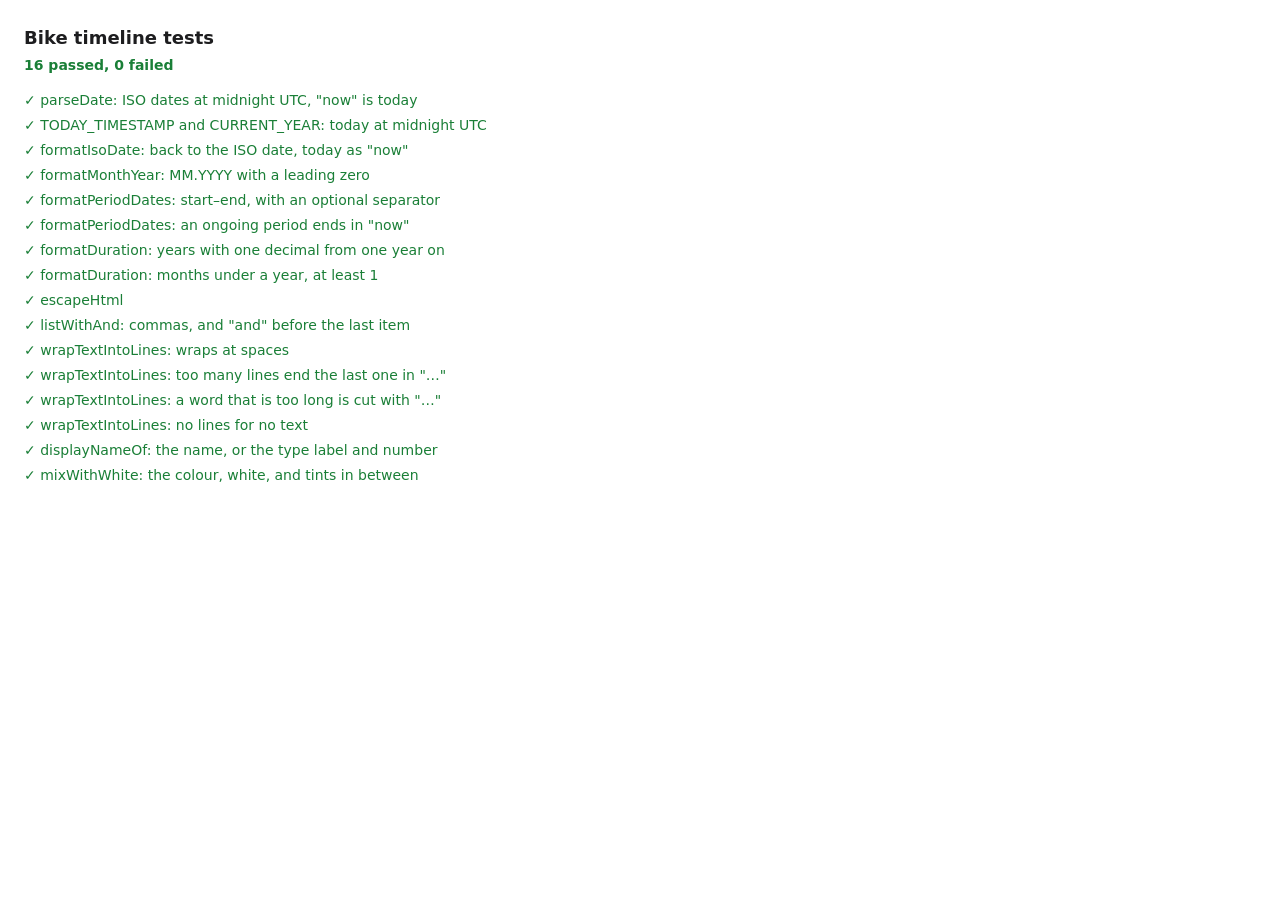
==== test.html @ 6d5cda55 "Split the page into separate files and add unit tests - styles.css: all the CSS. - utils.js: the hel" ====
<!doctype html>
<html lang="en">
  <head>
    <meta charset="utf-8" />
    <meta name="viewport" content="width=device-width, initial-scale=1" />
    <title>Bike timeline tests</title>
    <style>
      body {
        font:
          14px/1.5 system-ui,
          sans-serif;
        margin: 24px;
        color: #1d1d1f;
      }
      h1 {
        font-size: 18px;
        margin: 0 0 4px;
      }
      #summary {
        font-weight: 600;
        margin: 0 0 12px;
      }
      ul {
        list-style: none;
        padding: 0;
        margin: 0;
      }
      li {
        padding: 2px 0;
      }
      .pass {
        color: #1a7f37;
      }
      .fail {
        color: #cf222e;
      }
      pre {
        margin: 2px 0 6px 18px;
        white-space: pre-wrap;
        color: #1d1d1f;
        background: #fff1f0;
        padding: 4px 8px;
        border-radius: 4px;
      }
    </style>
  </head>
  <body>
    <h1>Bike timeline tests</h1>
    <p id="summary">Running…</p>
    <ul id="results"></ul>
    <script src="utils.js"></script>
    <script src="test.js"></script>
  </body>
</html>
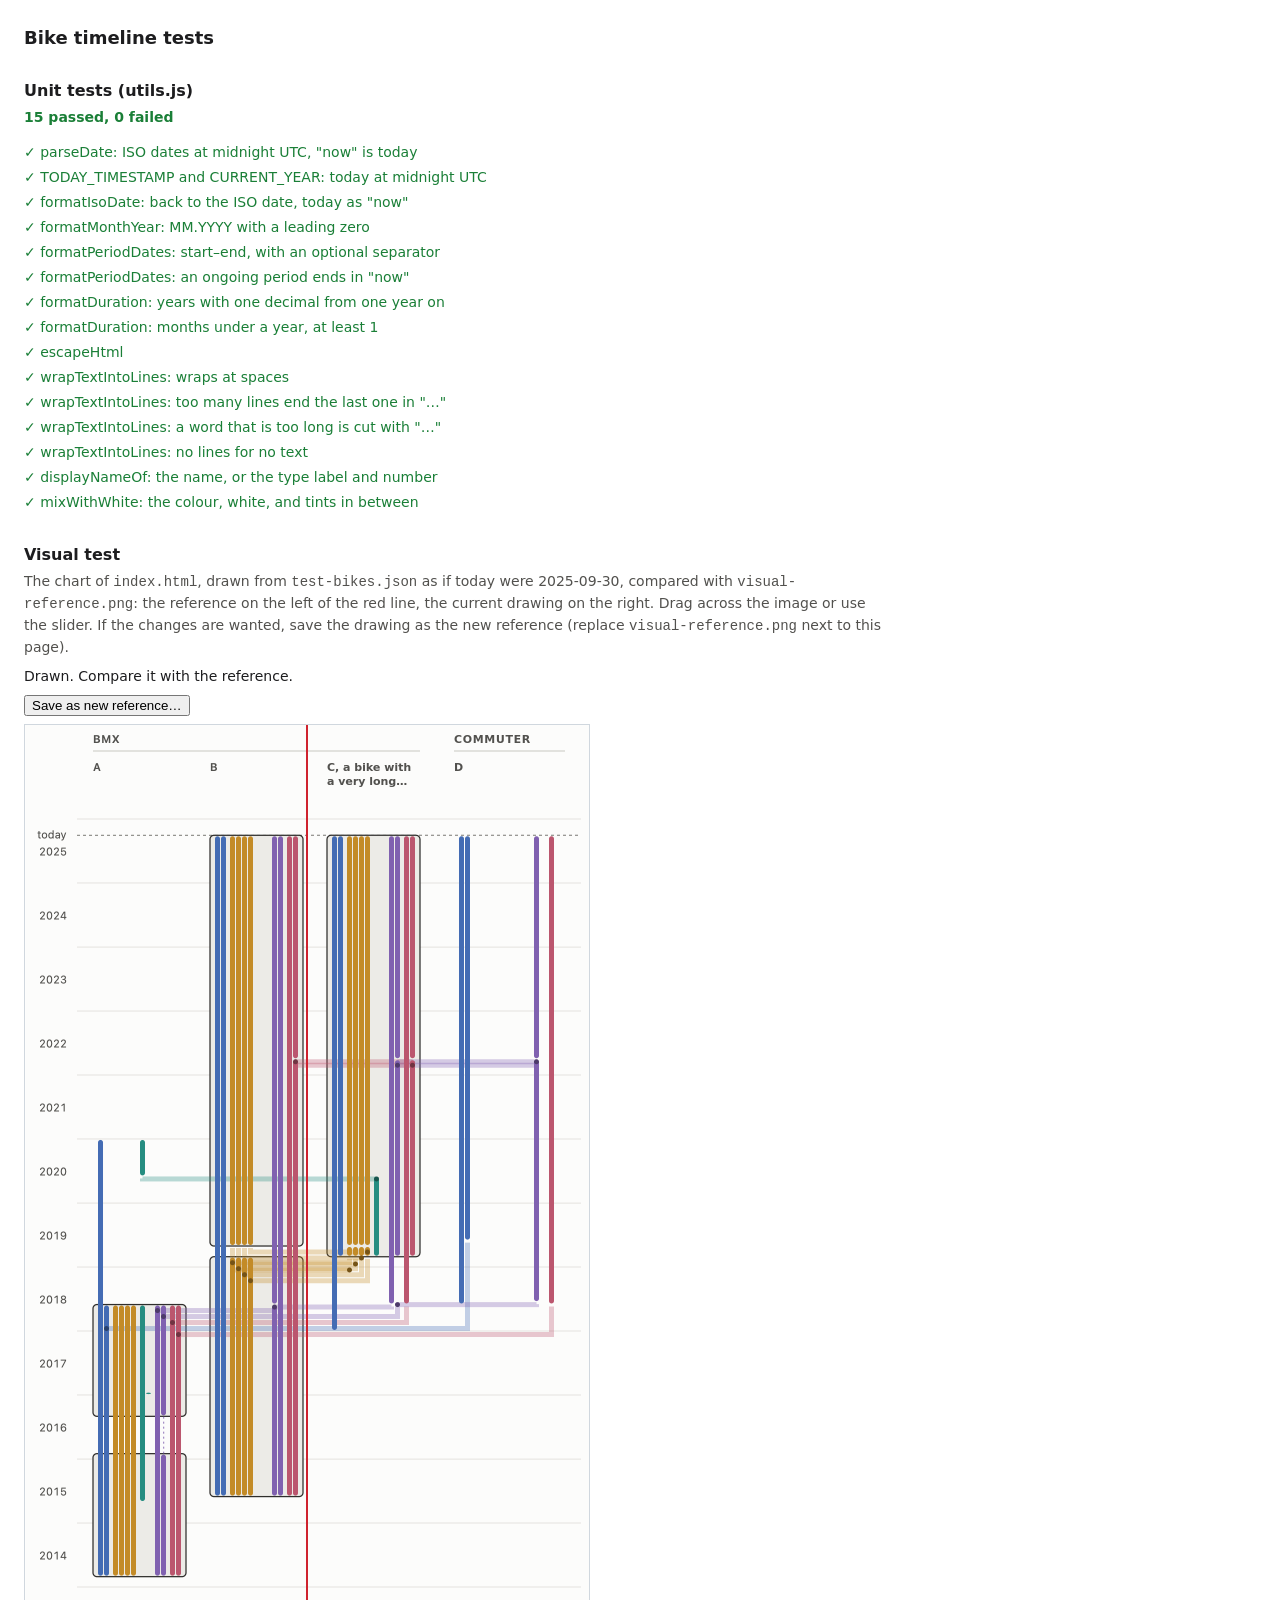
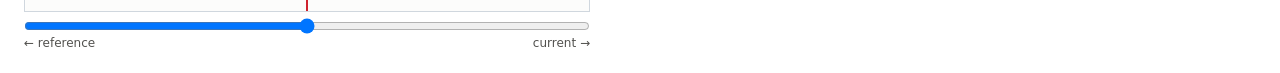
==== commit a8d6eb53: "Load test data by default and add a visual test - test-bikes.json: four made-up bikes whose parts co" ====
--- a/test.html
+++ b/test.html
@@ -16,7 +16,16 @@
         font-size: 18px;
         margin: 0 0 4px;
       }
-      #summary {
+      h2 {
+        font-size: 16px;
+        margin: 28px 0 4px;
+      }
+      h3 {
+        font-size: 14px;
+        margin: 20px 0 6px;
+      }
+      #summary,
+      #visual-summary {
         font-weight: 600;
         margin: 0 0 12px;
       }
@@ -42,13 +51,95 @@
         padding: 4px 8px;
         border-radius: 4px;
       }
+      .visual-intro {
+        margin: 0 0 8px;
+        color: #52514e;
+        max-width: 860px;
+      }
+      #visual-status {
+        margin: 0 0 8px;
+      }
+      #visual-stage {
+        position: relative;
+        margin: 8px 0 6px;
+        border: 1px solid #d0d7de;
+        cursor: ew-resize;
+        user-select: none;
+        touch-action: none;
+      }
+      #visual-stage img {
+        position: absolute;
+        top: 0;
+        left: 0;
+        pointer-events: none;
+      }
+      #visual-stage img[hidden] {
+        display: none;
+      }
+      #visual-divider {
+        position: absolute;
+        top: 0;
+        bottom: 0;
+        width: 2px;
+        margin-left: -1px;
+        background: #cf222e;
+        pointer-events: none;
+      }
+      .visual-labels {
+        display: flex;
+        justify-content: space-between;
+        font-size: 12px;
+        color: #52514e;
+      }
+      #visual-split-slider {
+        display: block;
+        width: 100%;
+        margin: 0;
+      }
+      .visual-compare {
+        width: fit-content;
+        min-width: 320px;
+      }
+      #visual-test-frame {
+        position: absolute;
+        left: -10000px;
+        top: 0;
+        width: 1400px;
+        height: 1000px;
+        border: 0;
+      }
     </style>
   </head>
   <body>
     <h1>Bike timeline tests</h1>
+
+    <h2>Unit tests (utils.js)</h2>
     <p id="summary">Running…</p>
     <ul id="results"></ul>
+
+    <h2>Visual test</h2>
+    <p class="visual-intro">
+      The chart of <code>index.html</code>, drawn from <code>test-bikes.json</code> as if today were 2025-09-30, compared
+      with <code>visual-reference.png</code>: the reference on the left of the red line, the current drawing on the right.
+      Drag across the image or use the slider. If the changes are wanted, save the drawing as the new reference
+      (replace <code>visual-reference.png</code> next to this page).
+    </p>
+    <p id="visual-status">Drawing the chart…</p>
+    <ul id="visual-errors"></ul>
+    <p id="reference-missing" class="fail" hidden>There is no visual-reference.png yet.</p>
+    <button id="save-reference-button" disabled>Save as new reference…</button>
+    <div class="visual-compare">
+      <div id="visual-stage">
+        <img id="visual-reference-image" alt="Reference" />
+        <img id="visual-current-image" alt="Current drawing" />
+        <div id="visual-divider"></div>
+      </div>
+      <input type="range" id="visual-split-slider" min="0" max="100" step="0.1" value="50" aria-label="Divider between reference and current drawing" />
+      <div class="visual-labels"><span>← reference</span><span>current →</span></div>
+    </div>
+
     <script src="utils.js"></script>
     <script src="test.js"></script>
+    <script src="visual-test.js"></script>
   </body>
 </html>
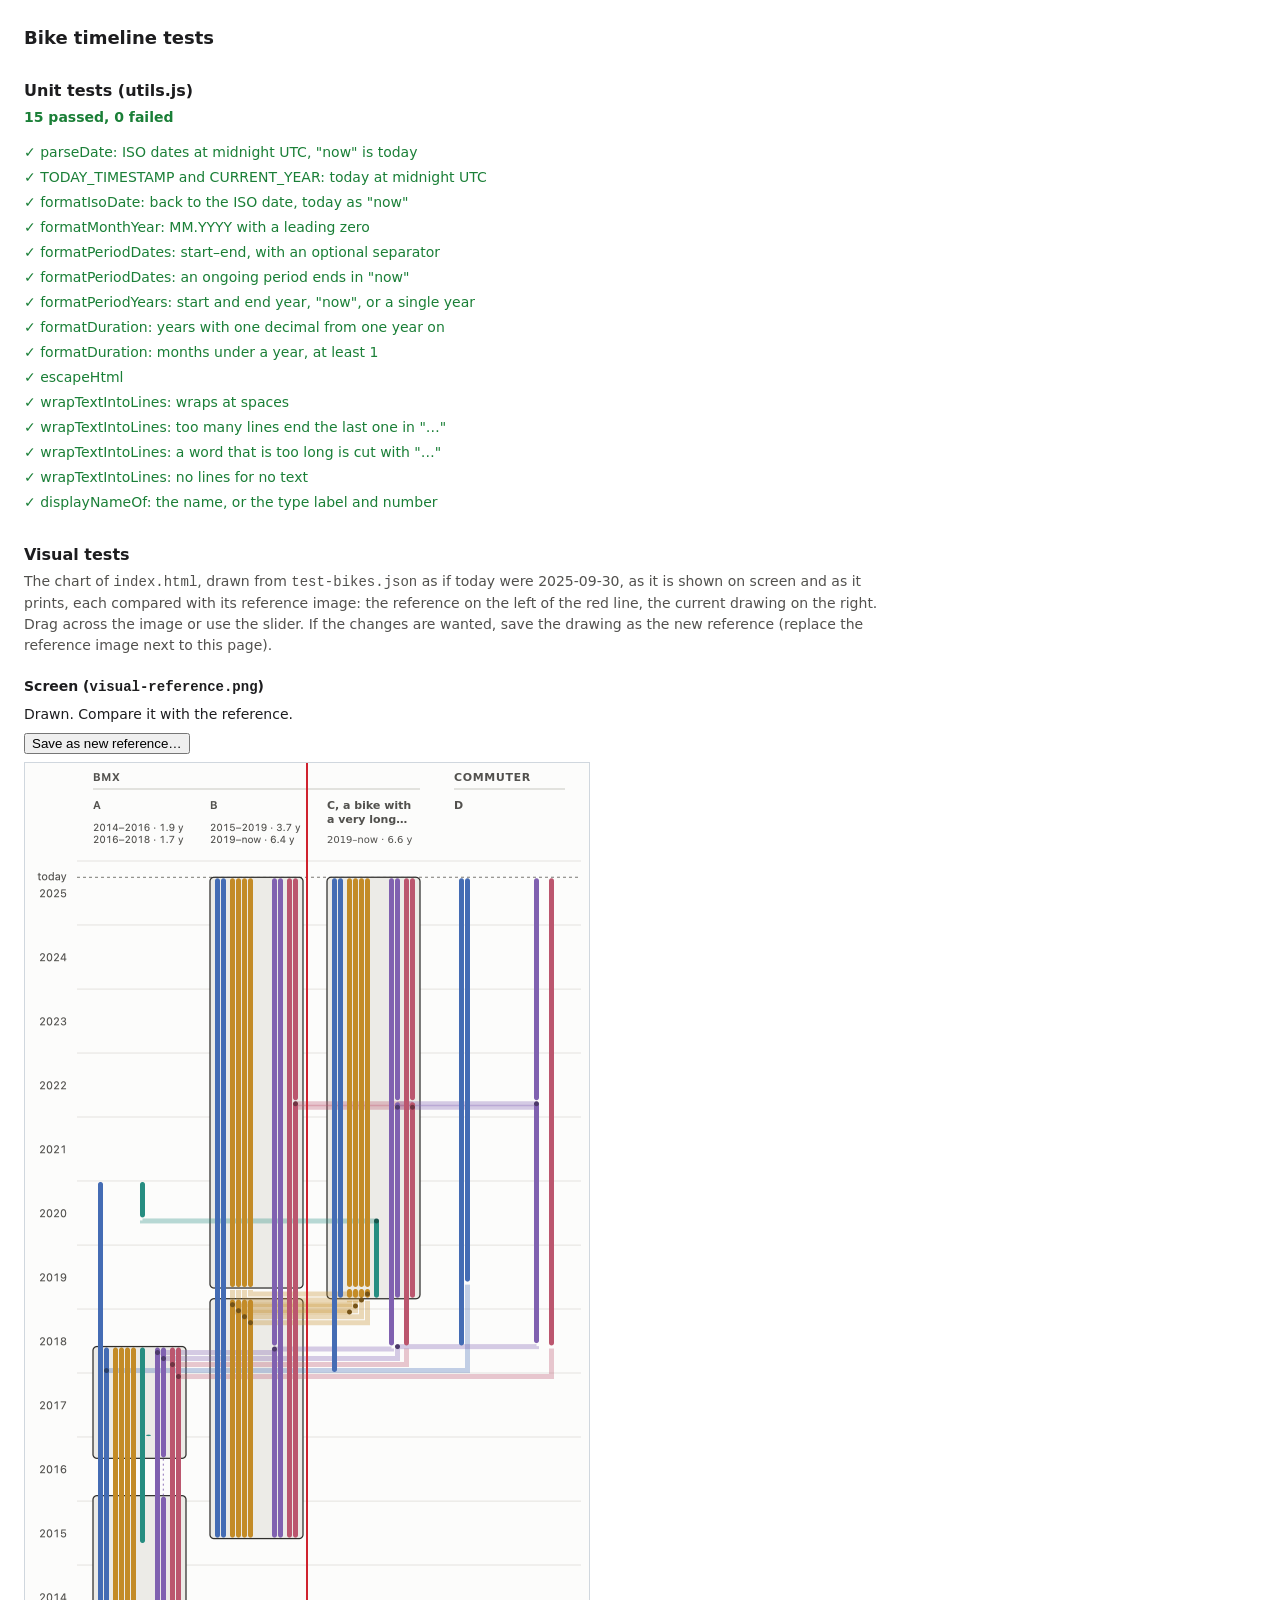
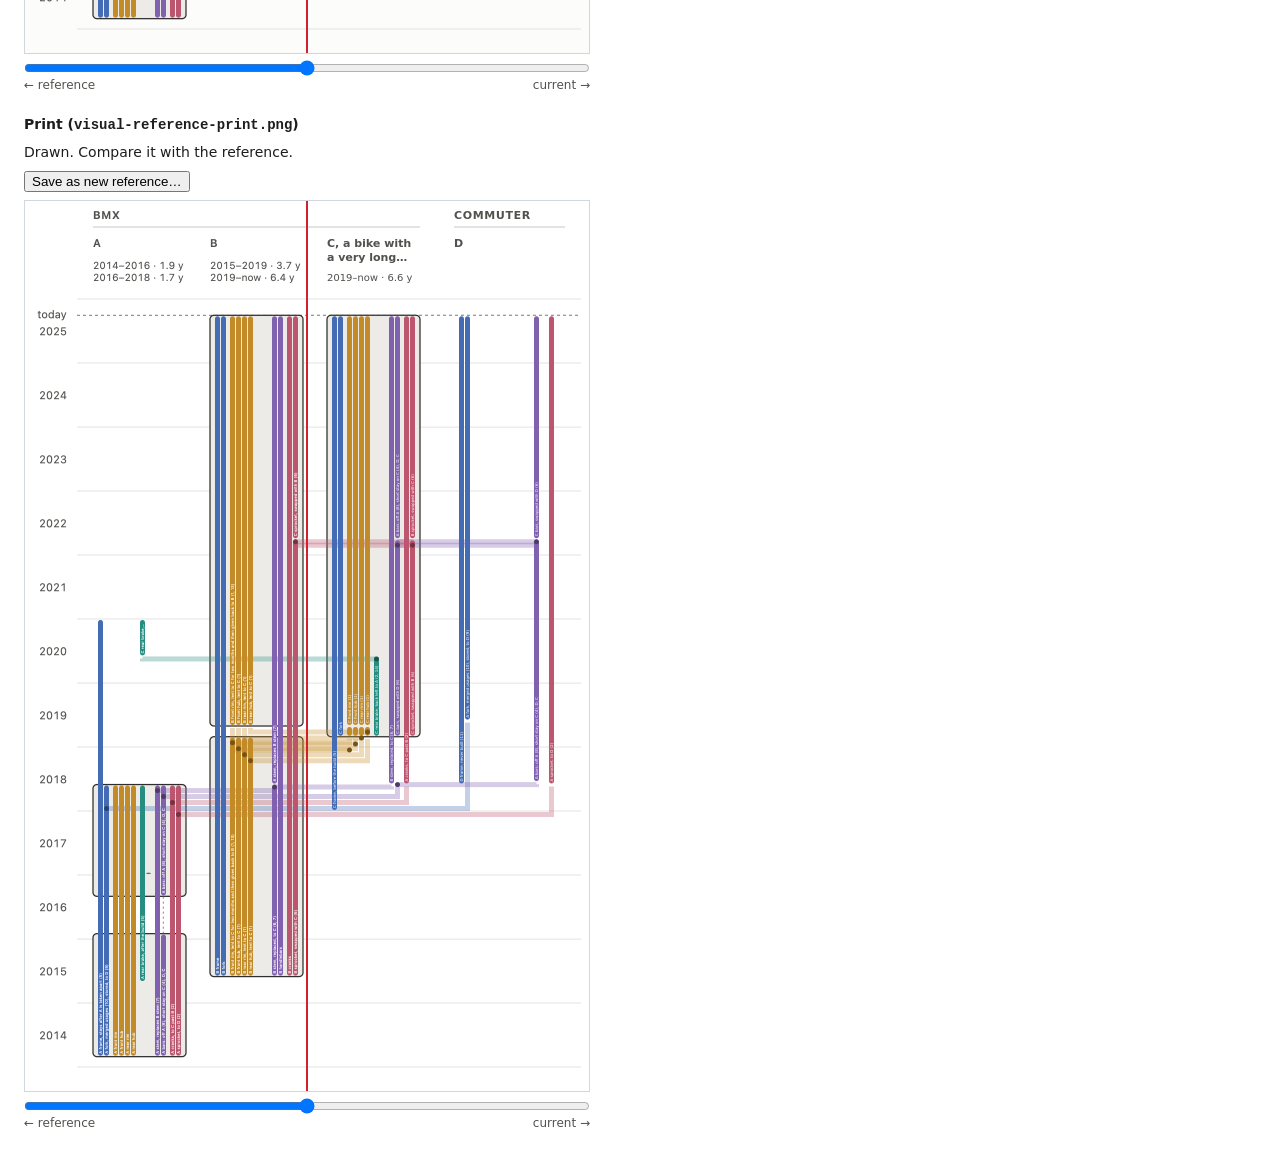
==== commit 68c6b54f: "Replace the A2 poster with a print stylesheet - Print (Cmd+P) now prints the screen chart itself, on" ====
--- a/test.html
+++ b/test.html
@@ -24,8 +24,7 @@
         font-size: 14px;
         margin: 20px 0 6px;
       }
-      #summary,
-      #visual-summary {
+      #summary {
         font-weight: 600;
         margin: 0 0 12px;
       }
@@ -56,10 +55,10 @@
         color: #52514e;
         max-width: 860px;
       }
-      #visual-status {
+      .visual-status {
         margin: 0 0 8px;
       }
-      #visual-stage {
+      .visual-stage {
         position: relative;
         margin: 8px 0 6px;
         border: 1px solid #d0d7de;
@@ -67,16 +66,16 @@
         user-select: none;
         touch-action: none;
       }
-      #visual-stage img {
+      .visual-stage img {
         position: absolute;
         top: 0;
         left: 0;
         pointer-events: none;
       }
-      #visual-stage img[hidden] {
+      .visual-stage img[hidden] {
         display: none;
       }
-      #visual-divider {
+      .visual-divider {
         position: absolute;
         top: 0;
         bottom: 0;
@@ -91,7 +90,7 @@
         font-size: 12px;
         color: #52514e;
       }
-      #visual-split-slider {
+      .visual-split-slider {
         display: block;
         width: 100%;
         margin: 0;
@@ -117,26 +116,32 @@
     <p id="summary">Running…</p>
     <ul id="results"></ul>
 
-    <h2>Visual test</h2>
+    <h2>Visual tests</h2>
     <p class="visual-intro">
-      The chart of <code>index.html</code>, drawn from <code>test-bikes.json</code> as if today were 2025-09-30, compared
-      with <code>visual-reference.png</code>: the reference on the left of the red line, the current drawing on the right.
-      Drag across the image or use the slider. If the changes are wanted, save the drawing as the new reference
-      (replace <code>visual-reference.png</code> next to this page).
+      The chart of <code>index.html</code>, drawn from <code>test-bikes.json</code> as if today were 2025-09-30, as it is
+      shown on screen and as it prints, each compared with its reference image: the reference on the left of the red
+      line, the current drawing on the right. Drag across the image or use the slider. If the changes are wanted, save
+      the drawing as the new reference (replace the reference image next to this page).
     </p>
-    <p id="visual-status">Drawing the chart…</p>
     <ul id="visual-errors"></ul>
-    <p id="reference-missing" class="fail" hidden>There is no visual-reference.png yet.</p>
-    <button id="save-reference-button" disabled>Save as new reference…</button>
-    <div class="visual-compare">
-      <div id="visual-stage">
-        <img id="visual-reference-image" alt="Reference" />
-        <img id="visual-current-image" alt="Current drawing" />
-        <div id="visual-divider"></div>
-      </div>
-      <input type="range" id="visual-split-slider" min="0" max="100" step="0.1" value="50" aria-label="Divider between reference and current drawing" />
-      <div class="visual-labels"><span>← reference</span><span>current →</span></div>
-    </div>
+    <div id="visual-tests"></div>
+    <template id="visual-test-template">
+      <section>
+        <h3><span class="visual-title"></span> (<code class="visual-reference-name"></code>)</h3>
+        <p class="visual-status">Drawing the chart…</p>
+        <p class="visual-missing fail" hidden></p>
+        <button class="visual-save-button" disabled>Save as new reference…</button>
+        <div class="visual-compare">
+          <div class="visual-stage">
+            <img class="visual-reference-image" alt="Reference" />
+            <img class="visual-current-image" alt="Current drawing" />
+            <div class="visual-divider"></div>
+          </div>
+          <input type="range" class="visual-split-slider" min="0" max="100" step="0.1" value="50" aria-label="Divider between reference and current drawing" />
+          <div class="visual-labels"><span>← reference</span><span>current →</span></div>
+        </div>
+      </section>
+    </template>
 
     <script src="utils.js"></script>
     <script src="test.js"></script>
